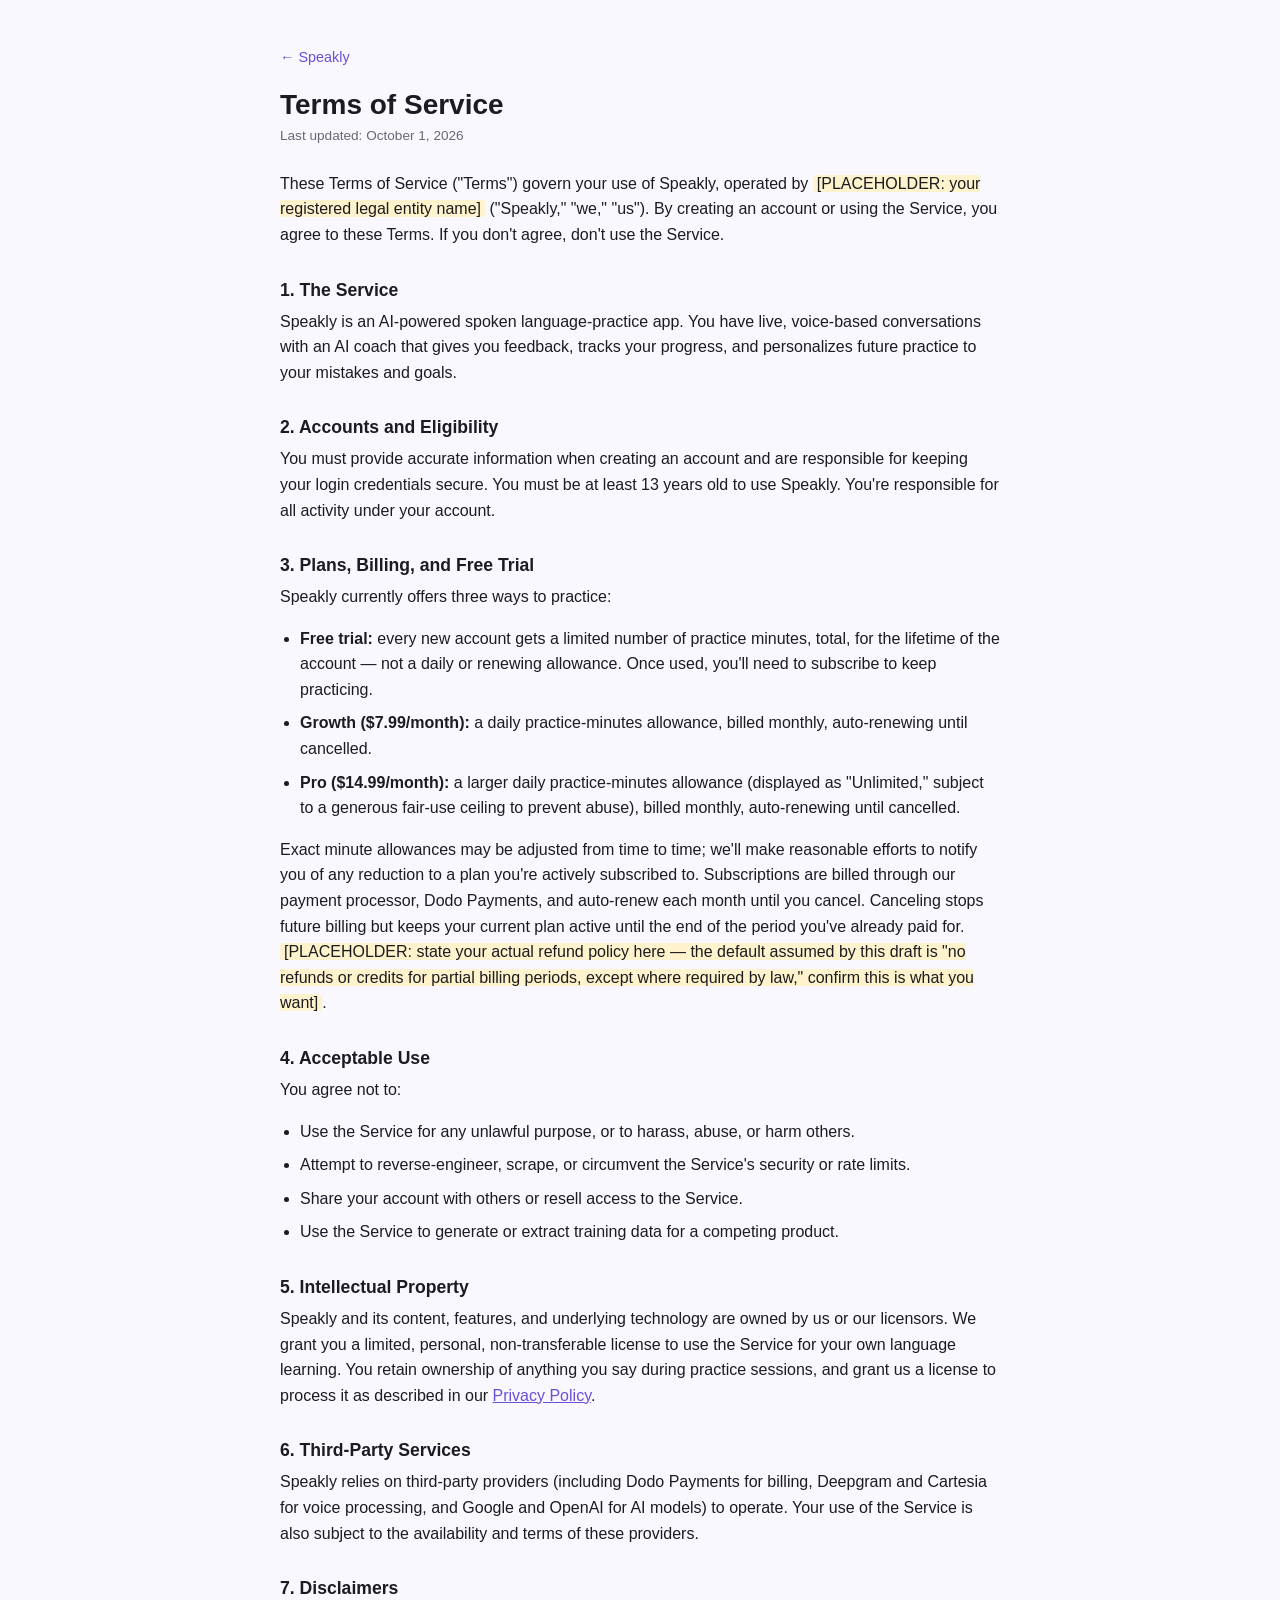
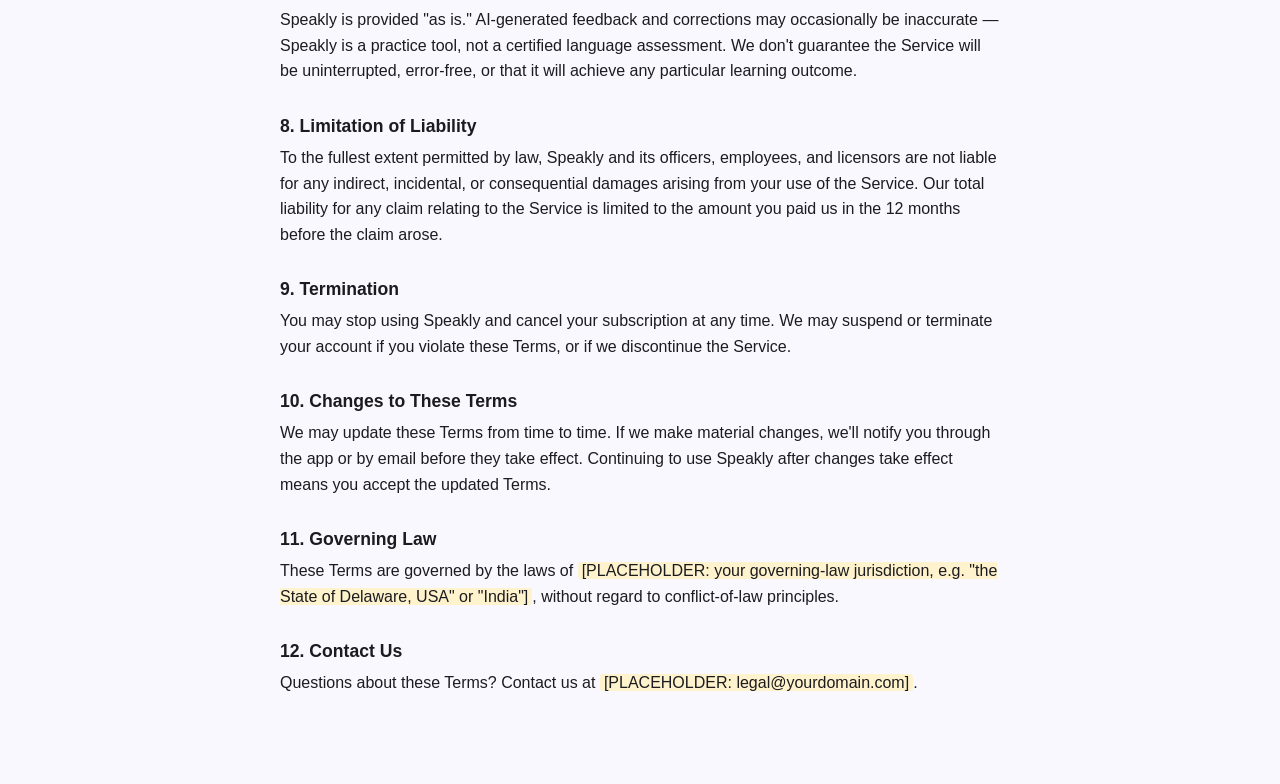
==== terms.html @ e9f163b7 "Add Speakly privacy policy and terms of service pages" ====
<!doctype html>
<html lang="en">
<head>
<meta charset="utf-8">
<meta name="viewport" content="width=device-width, initial-scale=1">
<title>Terms of Service — Speakly</title>
<link rel="stylesheet" href="styles.css">
</head>
<body>
<div class="wrap">
<a class="back" href="index.html">&larr; Speakly</a>
<h1>Terms of Service</h1>
<p class="updated">Last updated: October 1, 2026</p>

<p>These Terms of Service ("Terms") govern your use of Speakly, operated by
<span class="placeholder">[PLACEHOLDER: your registered legal entity name]</span> ("Speakly," "we," "us").
By creating an account or using the Service, you agree to these Terms. If you don't agree, don't use the Service.</p>

<h2>1. The Service</h2>
<p>Speakly is an AI-powered spoken language-practice app. You have live, voice-based conversations with an AI coach that gives you feedback, tracks your progress, and personalizes future practice to your mistakes and goals.</p>

<h2>2. Accounts and Eligibility</h2>
<p>You must provide accurate information when creating an account and are responsible for keeping your login credentials secure. You must be at least 13 years old to use Speakly. You're responsible for all activity under your account.</p>

<h2>3. Plans, Billing, and Free Trial</h2>
<p>Speakly currently offers three ways to practice:</p>
<ul>
<li><strong>Free trial:</strong> every new account gets a limited number of practice minutes, total, for the lifetime of the account — not a daily or renewing allowance. Once used, you'll need to subscribe to keep practicing.</li>
<li><strong>Growth ($7.99/month):</strong> a daily practice-minutes allowance, billed monthly, auto-renewing until cancelled.</li>
<li><strong>Pro ($14.99/month):</strong> a larger daily practice-minutes allowance (displayed as "Unlimited," subject to a generous fair-use ceiling to prevent abuse), billed monthly, auto-renewing until cancelled.</li>
</ul>
<p>Exact minute allowances may be adjusted from time to time; we'll make reasonable efforts to notify you of any reduction to a plan you're actively subscribed to. Subscriptions are billed through our payment processor, Dodo Payments, and auto-renew each month until you cancel. Canceling stops future billing but keeps your current plan active until the end of the period you've already paid for.
<span class="placeholder">[PLACEHOLDER: state your actual refund policy here — the default assumed by this draft is "no refunds or credits for partial billing periods, except where required by law," confirm this is what you want]</span>.</p>

<h2>4. Acceptable Use</h2>
<p>You agree not to:</p>
<ul>
<li>Use the Service for any unlawful purpose, or to harass, abuse, or harm others.</li>
<li>Attempt to reverse-engineer, scrape, or circumvent the Service's security or rate limits.</li>
<li>Share your account with others or resell access to the Service.</li>
<li>Use the Service to generate or extract training data for a competing product.</li>
</ul>

<h2>5. Intellectual Property</h2>
<p>Speakly and its content, features, and underlying technology are owned by us or our licensors. We grant you a limited, personal, non-transferable license to use the Service for your own language learning. You retain ownership of anything you say during practice sessions, and grant us a license to process it as described in our <a href="privacy.html">Privacy Policy</a>.</p>

<h2>6. Third-Party Services</h2>
<p>Speakly relies on third-party providers (including Dodo Payments for billing, Deepgram and Cartesia for voice processing, and Google and OpenAI for AI models) to operate. Your use of the Service is also subject to the availability and terms of these providers.</p>

<h2>7. Disclaimers</h2>
<p>Speakly is provided "as is." AI-generated feedback and corrections may occasionally be inaccurate — Speakly is a practice tool, not a certified language assessment. We don't guarantee the Service will be uninterrupted, error-free, or that it will achieve any particular learning outcome.</p>

<h2>8. Limitation of Liability</h2>
<p>To the fullest extent permitted by law, Speakly and its officers, employees, and licensors are not liable for any indirect, incidental, or consequential damages arising from your use of the Service. Our total liability for any claim relating to the Service is limited to the amount you paid us in the 12 months before the claim arose.</p>

<h2>9. Termination</h2>
<p>You may stop using Speakly and cancel your subscription at any time. We may suspend or terminate your account if you violate these Terms, or if we discontinue the Service.</p>

<h2>10. Changes to These Terms</h2>
<p>We may update these Terms from time to time. If we make material changes, we'll notify you through the app or by email before they take effect. Continuing to use Speakly after changes take effect means you accept the updated Terms.</p>

<h2>11. Governing Law</h2>
<p>These Terms are governed by the laws of
<span class="placeholder">[PLACEHOLDER: your governing-law jurisdiction, e.g. "the State of Delaware, USA" or "India"]</span>, without regard to conflict-of-law principles.</p>

<h2>12. Contact Us</h2>
<p>Questions about these Terms? Contact us at <span class="placeholder">[PLACEHOLDER: legal@yourdomain.com]</span>.</p>
</div>
</body>
</html>
---- styles.css ----
body {
  margin: 0;
  background: #faf8ff;
  color: #1c1b1f;
  font-family: -apple-system, BlinkMacSystemFont, "Segoe UI", Roboto, Helvetica, Arial, sans-serif;
}
.wrap {
  max-width: 720px;
  margin: 0 auto;
  padding: 48px 20px 80px;
}
h1 {
  font-size: 1.75rem;
  margin: 0 0 4px;
}
.updated {
  color: #6b6673;
  font-size: 0.85rem;
  margin: 0 0 24px;
}
h2 {
  font-size: 1.1rem;
  margin: 32px 0 8px;
}
p {
  line-height: 1.6;
  margin: 8px 0;
}
ul {
  line-height: 1.6;
  padding-left: 20px;
}
li {
  margin-bottom: 8px;
}
a {
  color: #6c4fd6;
}
.placeholder {
  background: #fff3cd;
  padding: 0 4px;
  border-radius: 3px;
}
.back {
  display: inline-block;
  margin-bottom: 24px;
  color: #6c4fd6;
  text-decoration: none;
  font-size: 0.9rem;
}
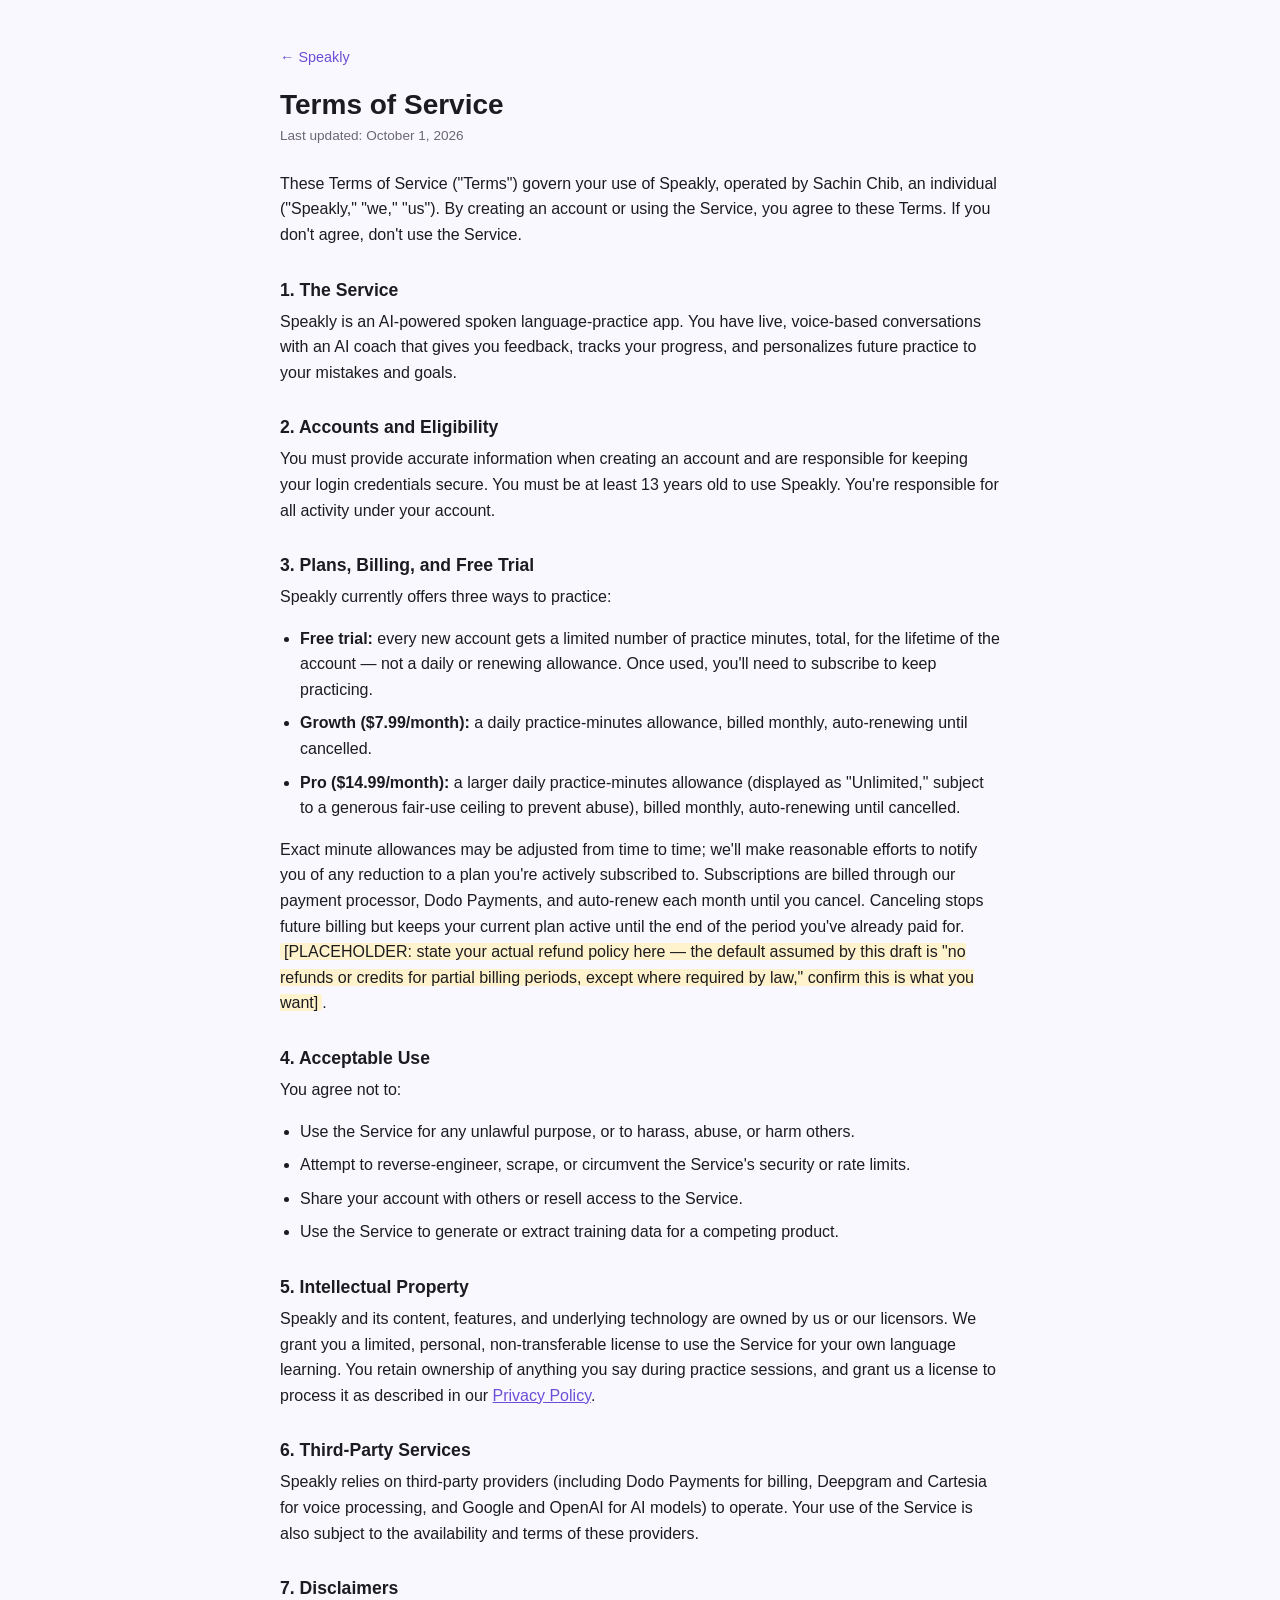
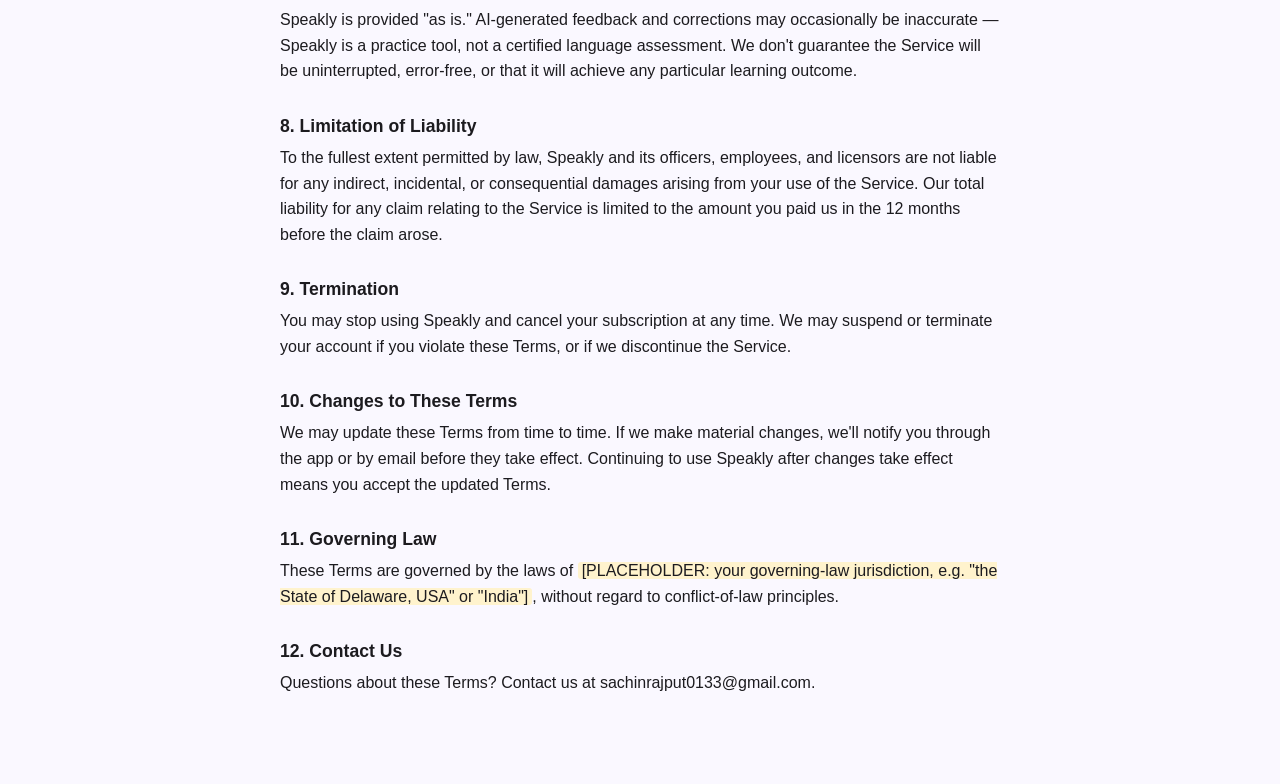
==== commit 24eb7e76: "Fill in operator name and contact email" ====
--- a/terms.html
+++ b/terms.html
@@ -13,7 +13,7 @@
 <p class="updated">Last updated: October 1, 2026</p>
 
 <p>These Terms of Service ("Terms") govern your use of Speakly, operated by
-<span class="placeholder">[PLACEHOLDER: your registered legal entity name]</span> ("Speakly," "we," "us").
+Sachin Chib, an individual ("Speakly," "we," "us").
 By creating an account or using the Service, you agree to these Terms. If you don't agree, don't use the Service.</p>
 
 <h2>1. The Service</h2>
@@ -64,7 +64,7 @@
 <span class="placeholder">[PLACEHOLDER: your governing-law jurisdiction, e.g. "the State of Delaware, USA" or "India"]</span>, without regard to conflict-of-law principles.</p>
 
 <h2>12. Contact Us</h2>
-<p>Questions about these Terms? Contact us at <span class="placeholder">[PLACEHOLDER: legal@yourdomain.com]</span>.</p>
+<p>Questions about these Terms? Contact us at sachinrajput0133@gmail.com.</p>
 </div>
 </body>
 </html>
